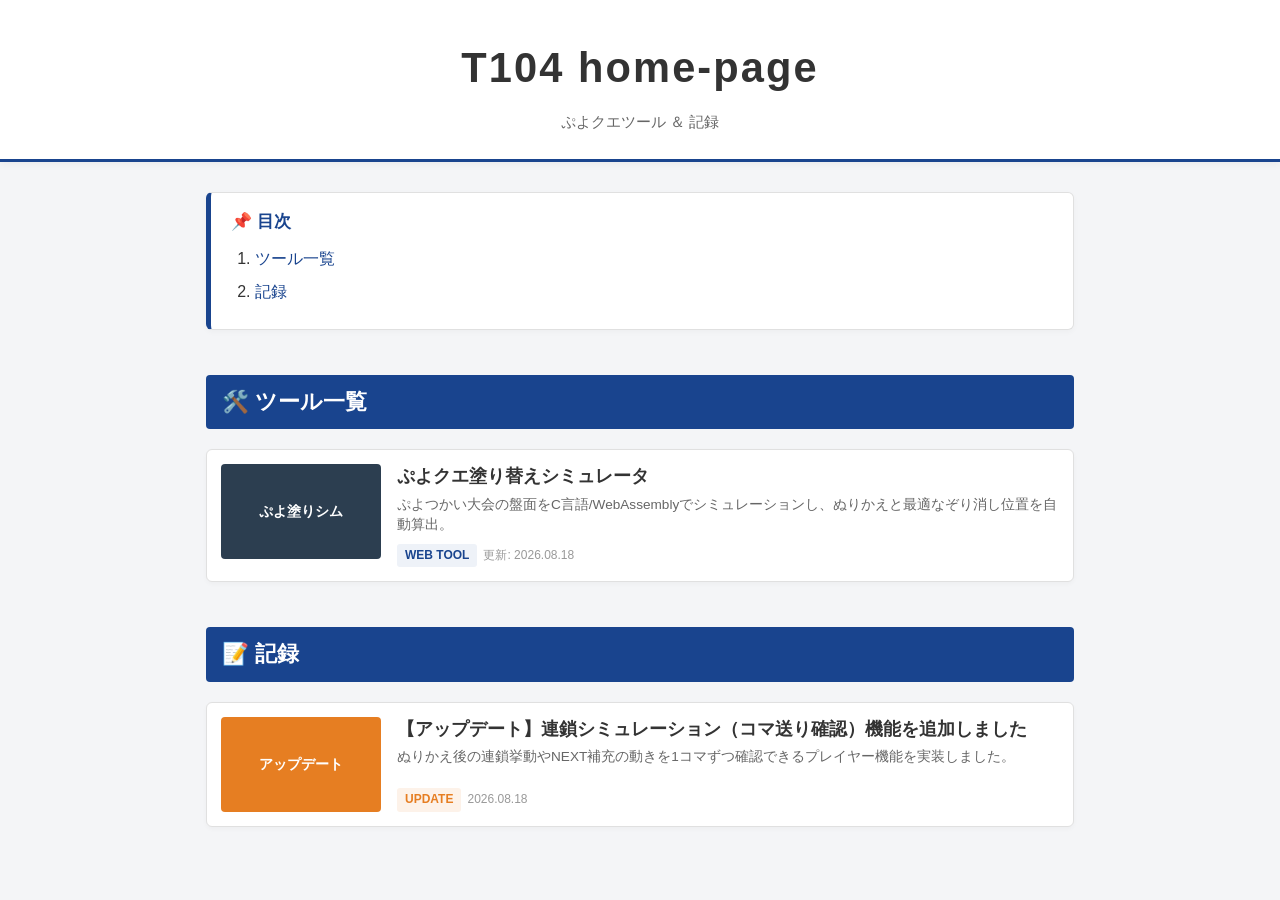
==== index.html @ 3b8a3a29 "Update index.html" ====
<!doctype html>
<html lang="ja">
<head>
    <meta charset="utf-8">
    <meta name="viewport" content="width=device-width, initial-scale=1.0, viewport-fit=cover">
  
    <title>T104 home-page</title>
    <meta name="description" content="ぷよクエ解析シミュレータなどのツール一覧および開発・攻略記事のポータルサイトです。">
    <meta name="keywords" content="ぷよクエ,シミュレータ,ツール,攻略">

    <!-- OGP (SNS共有設定) -->
    <meta property="og:type" content="website">
    <meta property="og:title" content="T104 home-page">
    <meta property="og:description" content="Webツール一覧と攻略・開発記録">
    <meta name="twitter:card" content="summary">

    <style>
        /* === 基本スタイル === */
        :root {
            --key-color: #19448e;
            --bg-color: #f4f5f7;
            --card-bg: #ffffff;
            --text-color: #333333;
            --sub-text: #666666;
            --border-color: #e0e0e0;
            --hover-border: #f6a068;
        }

        html {
            scroll-behavior: smooth;
        }

        body {
            margin: 0;
            padding: 0;
            background-color: var(--bg-color);
            color: var(--text-color);
            font-family: -apple-system, BlinkMacSystemFont, "Helvetica Neue", "Yu Gothic", YuGothic, Arial, sans-serif;
            line-height: 1.6;
        }

        a {
            text-decoration: none;
            color: inherit;
        }

        .wrap {
            max-width: 900px;
            margin: 0 auto;
            padding: 0 16px;
            box-sizing: border-box;
        }

        /* === ヘッダー（タイトル大きめ・色そのまま） === */
        header {
            background-color: #ffffff;
            border-bottom: 3px solid var(--key-color);
            padding: 35px 0 25px 0;
            text-align: center;
            box-shadow: 0 2px 8px rgba(0,0,0,0.05);
        }

        .site-title {
            margin: 0;
            font-size: 2.6em;
            font-weight: bold;
            color: var(--text-color);
            letter-spacing: 0.05em;
        }

        .site-description {
            font-size: 0.95em;
            color: var(--sub-text);
            margin-top: 8px;
        }

        /* === もくじ（各セクション最上部へのスムーズスクロール） === */
        .toc-container {
            background: var(--card-bg);
            border: 1px solid var(--border-color);
            border-left: 5px solid var(--key-color);
            border-radius: 6px;
            margin: 30px auto 20px auto;
            padding: 16px 20px;
            box-shadow: 0 2px 6px rgba(0,0,0,0.03);
        }

        .toc-title {
            font-weight: bold;
            font-size: 1.05em;
            color: var(--key-color);
            margin-bottom: 10px;
            display: flex;
            align-items: center;
            gap: 8px;
        }

        .toc-list {
            margin: 0;
            padding-left: 24px;
        }

        .toc-list li {
            margin: 8px 0;
        }

        .toc-list a {
            color: var(--key-color);
            font-weight: 500;
        }

        .toc-list a:hover {
            text-decoration: underline;
            color: var(--hover-border);
        }

        /* === セクション見出し === */
        h2.section-heading {
            font-size: 1.35em;
            color: #ffffff;
            background-color: var(--key-color);
            padding: 10px 16px;
            border-radius: 4px;
            margin: 45px 0 20px 0;
            display: flex;
            align-items: center;
        }

        /* === ブログカード風リンクリスト === */
        .card-list {
            display: flex;
            flex-direction: column;
            gap: 16px;
        }

        .blogcard {
            display: flex;
            background: var(--card-bg);
            border: 1px solid var(--border-color);
            border-radius: 6px;
            padding: 14px;
            transition: transform 0.2s ease, box-shadow 0.2s ease, border-color 0.2s ease;
            box-shadow: 0 2px 5px rgba(0,0,0,0.03);
        }

        .blogcard:hover {
            transform: translateY(-2px);
            box-shadow: 0 6px 15px rgba(0,0,0,0.08);
            border-color: var(--hover-border);
        }

        .blogcard-thumb {
            flex: 0 0 160px;
            height: 95px;
            background-color: #2c3e50;
            border-radius: 4px;
            margin-right: 16px;
            display: flex;
            align-items: center;
            justify-content: center;
            color: #ffffff;
            font-weight: bold;
            font-size: 0.9em;
            overflow: hidden;
        }

        .blogcard-thumb img {
            width: 100%;
            height: 100%;
            object-fit: cover;
        }

        .blogcard-content {
            flex: 1;
            display: flex;
            flex-direction: column;
            justify-content: space-between;
        }

        .blogcard-title {
            font-size: 1.1em;
            font-weight: bold;
            color: var(--text-color);
            margin: 0 0 6px 0;
            line-height: 1.4;
        }

        .blogcard:hover .blogcard-title {
            color: var(--key-color);
        }

        .blogcard-snippet {
            font-size: 0.85em;
            color: var(--sub-text);
            line-height: 1.5;
            margin: 0 0 8px 0;
            display: -webkit-box;
            -webkit-line-clamp: 2;
            -webkit-box-orient: vertical;
            overflow: hidden;
        }

        .blogcard-footer {
            font-size: 0.75em;
            color: #999;
            display: flex;
            align-items: center;
            gap: 6px;
        }

        .blogcard-tag {
            background: #eef2f8;
            color: var(--key-color);
            padding: 2px 8px;
            border-radius: 3px;
            font-weight: bold;
        }

        /* === フッター & SNSリンク === */
        footer {
            margin-top: 60px;
            background-color: #ffffff;
            border-top: 1px solid var(--border-color);
            padding: 30px 0 25px 0;
            text-align: center;
            font-size: 0.85em;
            color: var(--sub-text);
        }

        .footer-links {
            display: flex;
            justify-content: center;
            gap: 20px;
            margin-bottom: 12px;
            flex-wrap: wrap;
        }

        .footer-links a {
            color: var(--key-color);
            font-weight: 500;
        }

        .footer-links a:hover {
            text-decoration: underline;
            color: var(--hover-border);
        }

        .copyright {
            margin: 0;
            color: #888888;
            font-size: 0.9em;
        }

        /* === レスポンシブ対応 (スマホ表示) === */
        @media screen and (max-width: 600px) {
            .site-title { font-size: 1.9em; }
            .blogcard { flex-direction: column; }
            .blogcard-thumb {
                width: 100%;
                height: 140px;
                margin-right: 0;
                margin-bottom: 10px;
            }
        }
    </style>
</head>
<body>

    <!-- ヘッダー -->
    <header>
        <div class="wrap">
            <h1 class="site-title">T104 home-page</h1>
            <div class="site-description">ぷよクエツール ＆ 記録</div>
        </div>
    </header>

    <main class="wrap">

        <!-- 目次 -->
        <nav class="toc-container">
            <div class="toc-title">📌 目次</div>
            <ol class="toc-list">
                <li><a href="#sec-tools">ツール一覧</a></li>
                <li><a href="#sec-blogs">記録</a></li>
            </ol>
        </nav>

        <!-- =======================================================
             ① ツール一覧セクション
             ======================================================= -->
        <section>
            <h2 id="sec-tools" class="section-heading">🛠️ ツール一覧</h2>
            
            <div class="card-list">
                <!-- ツール1 -->
                <a href="puyotukai.html" class="blogcard">
                    <div class="blogcard-thumb">
                        <span>ぷよ塗りシム</span>
                    </div>
                    <div class="blogcard-content">
                        <div>
                            <h3 class="blogcard-title">ぷよクエ塗り替えシミュレータ</h3>
                            <p class="blogcard-snippet">
                                ぷよつかい大会の盤面をC言語/WebAssemblyでシミュレーションし、ぬりかえと最適なぞり消し位置を自動算出。
                            </p>
                        </div>
                        <div class="blogcard-footer">
                            <span class="blogcard-tag">WEB TOOL</span>
                            <span>更新: 2026.08.18</span>
                        </div>
                    </div>
                </a>
            </div>
        </section>

        <!-- =======================================================
             ② ブログ・考察記事セクション
             ======================================================= -->
        <section>
            <h2 id="sec-blogs" class="section-heading">📝 記録</h2>

            <div class="card-list">
                
                <!-- 記事1: 2026.08.18 連鎖シミュレーション機能アップデート -->
                <a href="news20260818.html" class="blogcard">
                    <div class="blogcard-thumb" style="background-color: #e67e22;">
                        <span>アップデート</span>
                    </div>
                    <div class="blogcard-content">
                        <div>
                            <h3 class="blogcard-title">【アップデート】連鎖シミュレーション（コマ送り確認）機能を追加しました</h3>
                            <p class="blogcard-snippet">
                                ぬりかえ後の連鎖挙動やNEXT補充の動きを1コマずつ確認できるプレイヤー機能を実装しました。
                            </p>
                        </div>
                        <div class="blogcard-footer">
                            <span class="blogcard-tag" style="color: #e67e22; background: #fdf2e9;">UPDATE</span>
                            <span>2026.08.18</span>
                        </div>
                    </div>
                </a>
                
            </div>
        </section>

    </main>

</body>
</html>
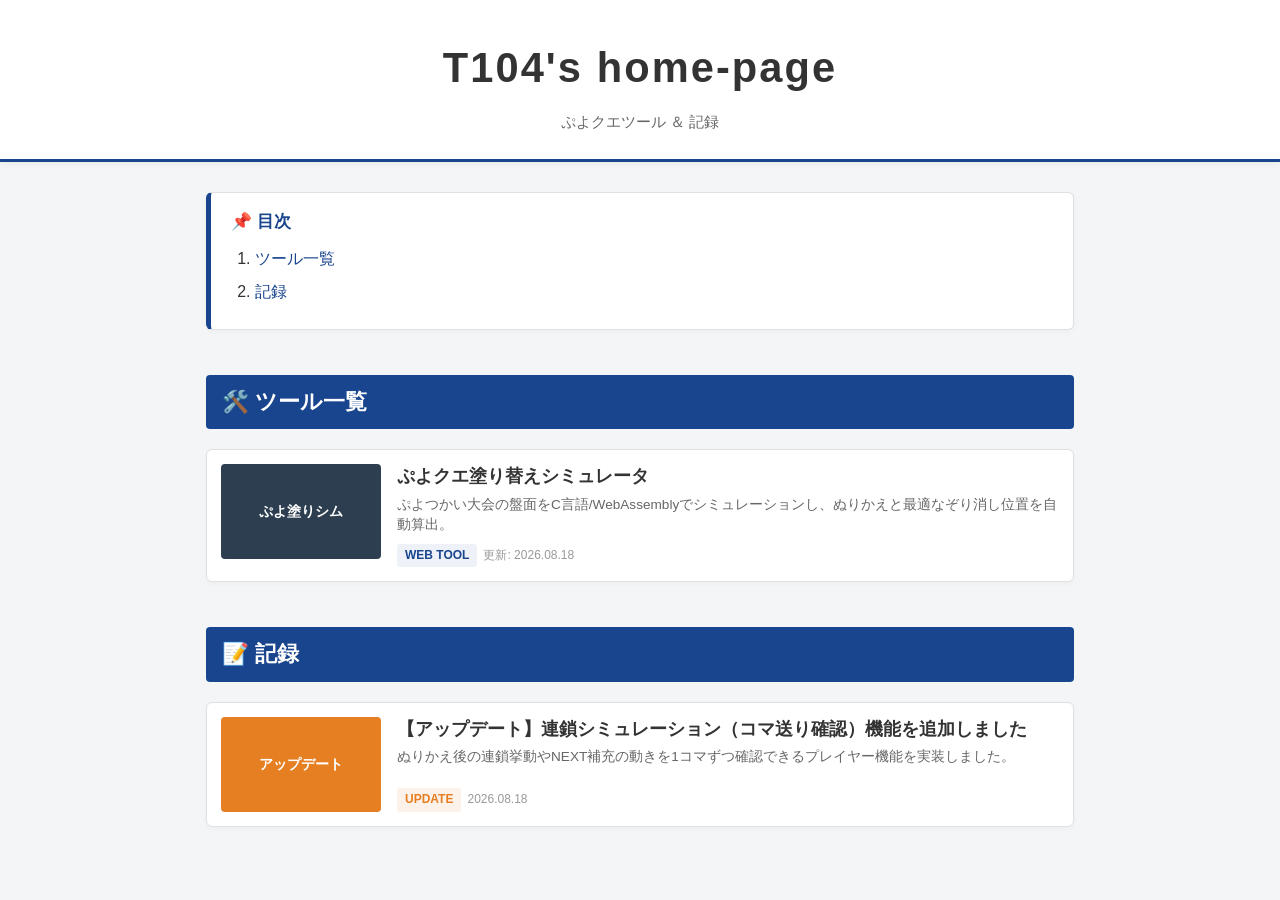
==== commit 6cd43787: "Update index.html" ====
--- a/index.html
+++ b/index.html
@@ -4,7 +4,7 @@
     <meta charset="utf-8">
     <meta name="viewport" content="width=device-width, initial-scale=1.0, viewport-fit=cover">
   
-    <title>T104 home-page</title>
+    <title>T104's home-page</title>
     <meta name="description" content="ぷよクエ解析シミュレータなどのツール一覧および開発・攻略記事のポータルサイトです。">
     <meta name="keywords" content="ぷよクエ,シミュレータ,ツール,攻略">
 
@@ -269,7 +269,7 @@
     <!-- ヘッダー -->
     <header>
         <div class="wrap">
-            <h1 class="site-title">T104 home-page</h1>
+            <h1 class="site-title">T104's home-page</h1>
             <div class="site-description">ぷよクエツール ＆ 記録</div>
         </div>
     </header>
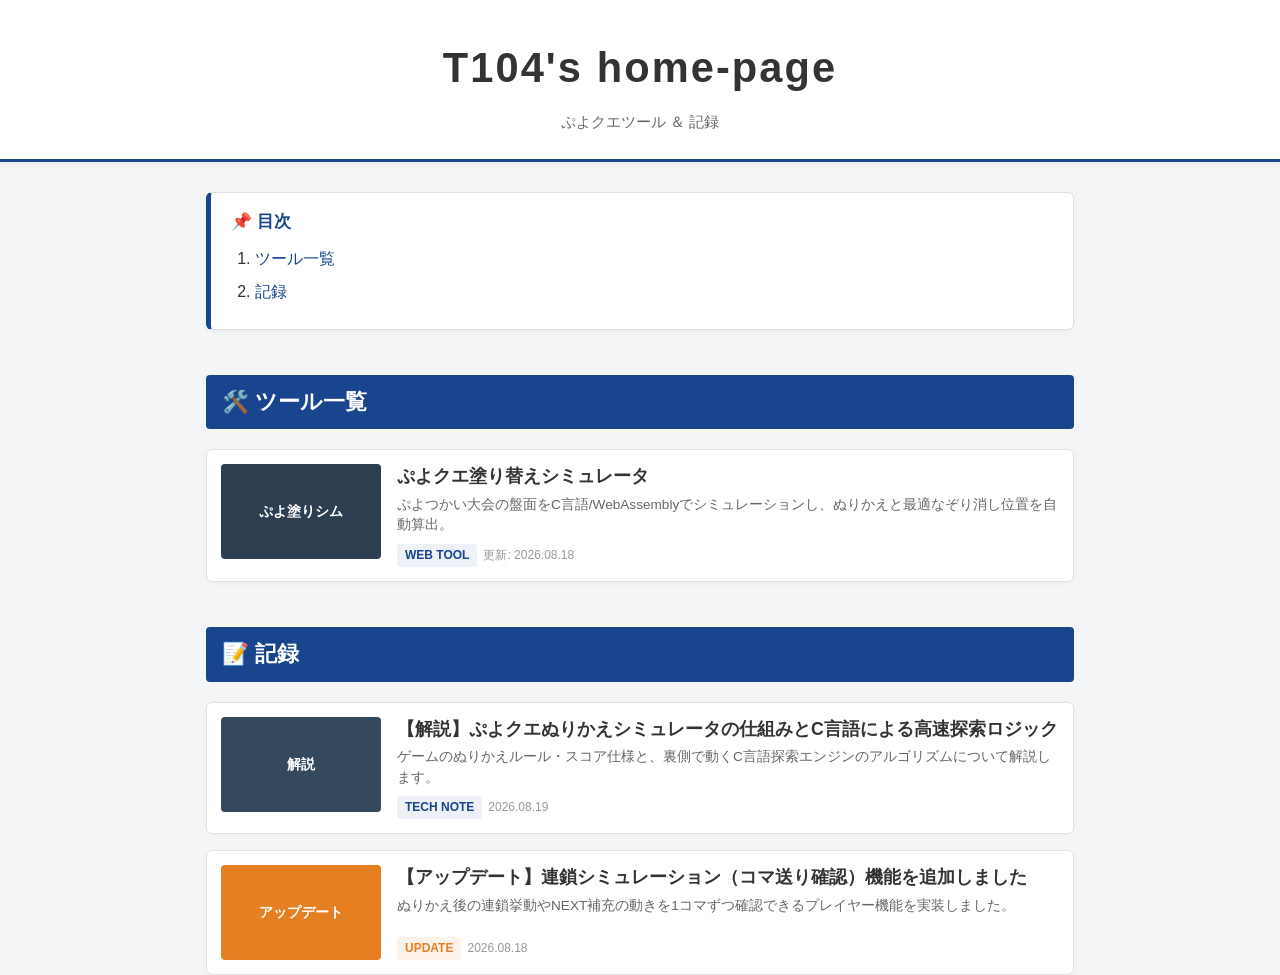
==== commit 3171e2de: "Update index.html" ====
--- a/index.html
+++ b/index.html
@@ -320,6 +320,26 @@
             <h2 id="sec-blogs" class="section-heading">📝 記録</h2>
 
             <div class="card-list">
+
+
+                <!-- 記事2: 2026.08.19 C言語高速探索ロジック解説 -->
+                <a href="news20260819.html" class="blogcard">
+                    <div class="blogcard-thumb" style="background-color: #34495e;">
+                        <span>解説</span>
+                    </div>
+                    <div class="blogcard-content">
+                        <div>
+                            <h3 class="blogcard-title">【解説】ぷよクエぬりかえシミュレータの仕組みとC言語による高速探索ロジック</h3>
+                            <p class="blogcard-snippet">
+                                ゲームのぬりかえルール・スコア仕様と、裏側で動くC言語探索エンジンのアルゴリズムについて解説します。
+                            </p>
+                        </div>
+                        <div class="blogcard-footer">
+                            <span class="blogcard-tag">TECH NOTE</span>
+                            <span>2026.08.19</span>
+                        </div>
+                    </div>
+                </a>
                 
                 <!-- 記事1: 2026.08.18 連鎖シミュレーション機能アップデート -->
                 <a href="news20260818.html" class="blogcard">
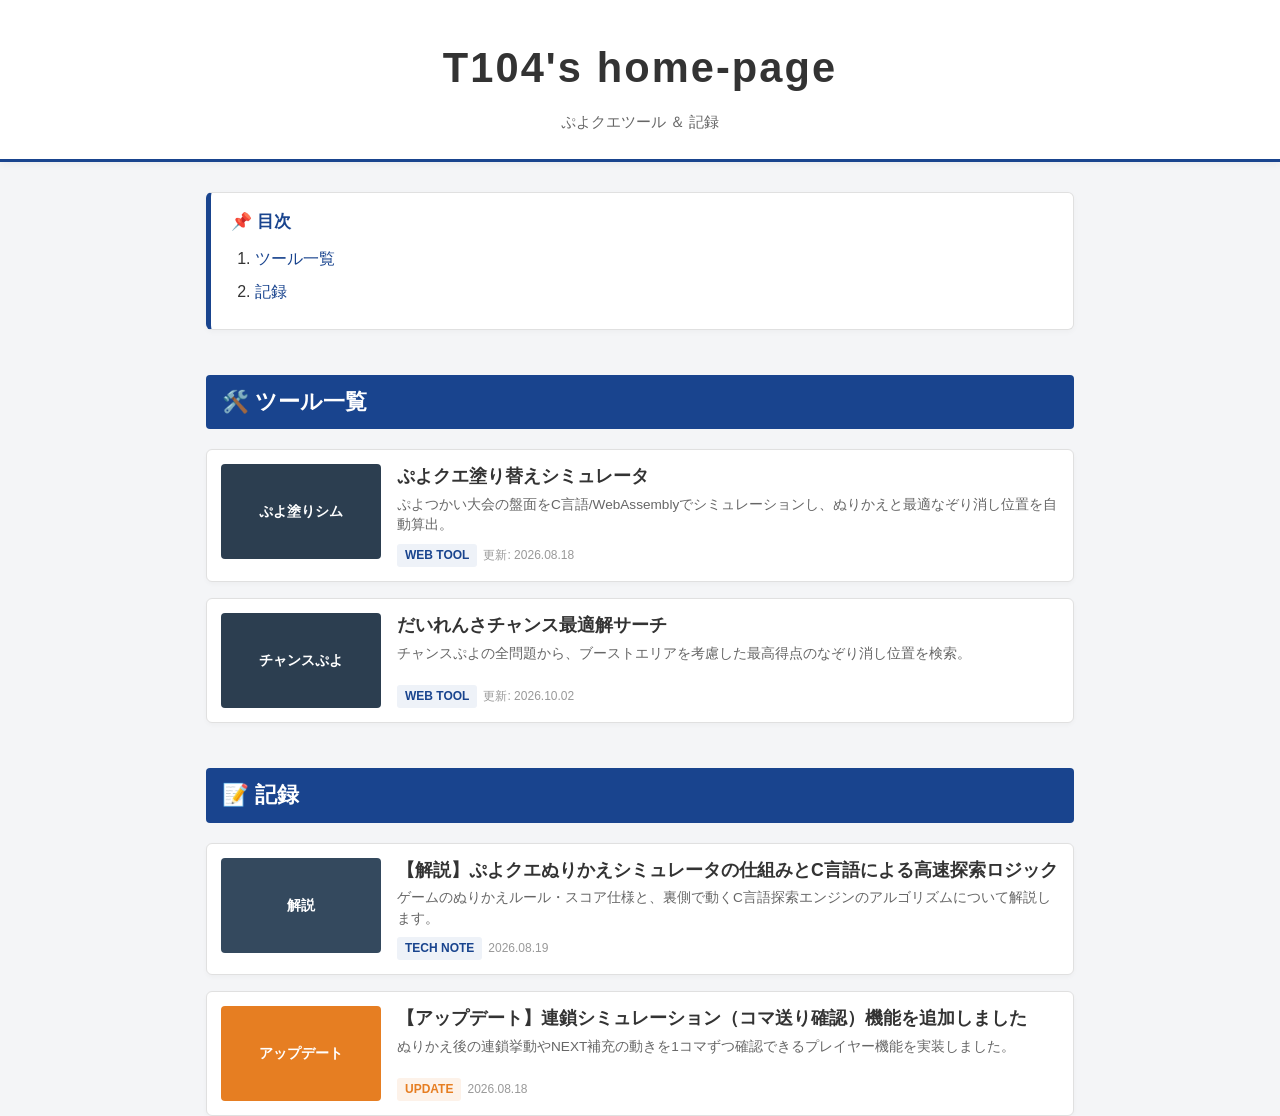
==== commit ae5c1080: "Update index.html" ====
--- a/index.html
+++ b/index.html
@@ -310,6 +310,26 @@
                         </div>
                     </div>
                 </a>
+
+                <!-- ツール2 -->
+                <a href="chance.html" class="blogcard">
+                    <div class="blogcard-thumb">
+                        <span>チャンスぷよ</span>
+                    </div>
+                    <div class="blogcard-content">
+                        <div>
+                            <h3 class="blogcard-title">だいれんさチャンス最適解サーチ</h3>
+                            <p class="blogcard-snippet">
+                                チャンスぷよの全問題から、ブーストエリアを考慮した最高得点のなぞり消し位置を検索。
+                            </p>
+                        </div>
+                        <div class="blogcard-footer">
+                            <span class="blogcard-tag">WEB TOOL</span>
+                            <span>更新: 2026.10.02</span>
+                        </div>
+                    </div>
+                </a>
+                
             </div>
         </section>
 
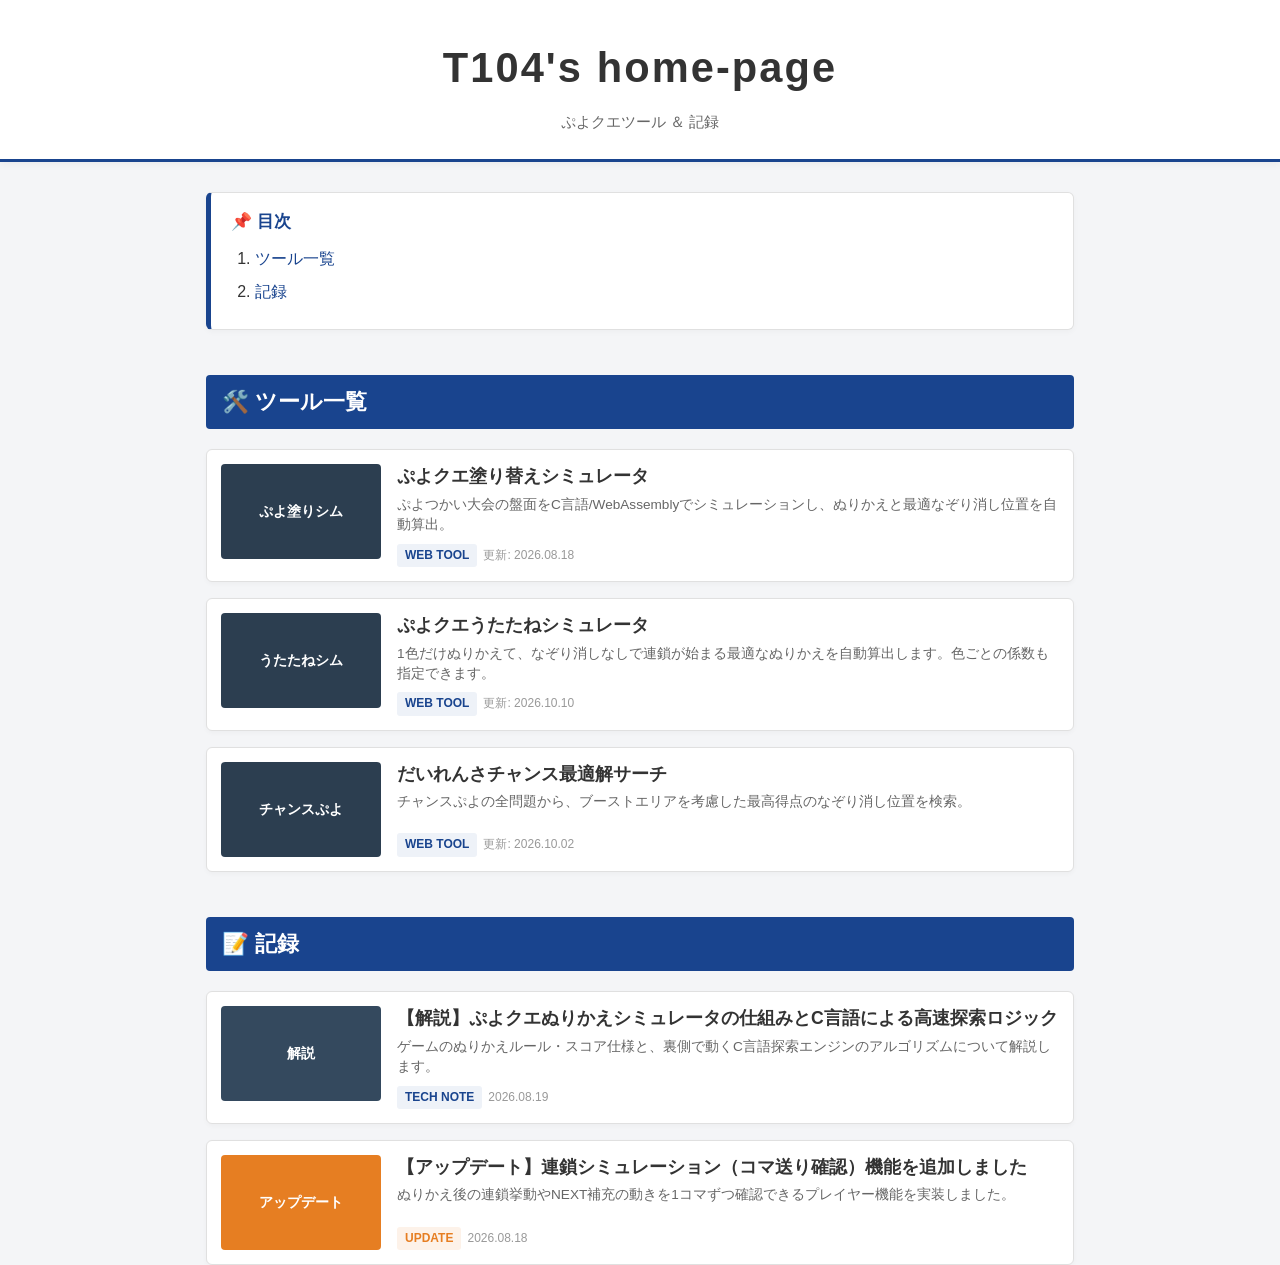
==== commit b1cf008a: "Update index.html" ====
--- a/index.html
+++ b/index.html
@@ -312,6 +312,25 @@
                 </a>
 
                 <!-- ツール2 -->
+                <a href="puyoyume.html" class="blogcard">
+                    <div class="blogcard-thumb">
+                        <span>うたたねシム</span>
+                    </div>
+                    <div class="blogcard-content">
+                        <div>
+                            <h3 class="blogcard-title">ぷよクエうたたねシミュレータ</h3>
+                            <p class="blogcard-snippet">
+                                1色だけぬりかえて、なぞり消しなしで連鎖が始まる最適なぬりかえを自動算出します。色ごとの係数も指定できます。
+                            </p>
+                        </div>
+                        <div class="blogcard-footer">
+                            <span class="blogcard-tag">WEB TOOL</span>
+                            <span>更新: 2026.10.10</span>
+                        </div>
+                    </div>
+                </a>
+
+                <!-- ツール3 -->
                 <a href="chance.html" class="blogcard">
                     <div class="blogcard-thumb">
                         <span>チャンスぷよ</span>
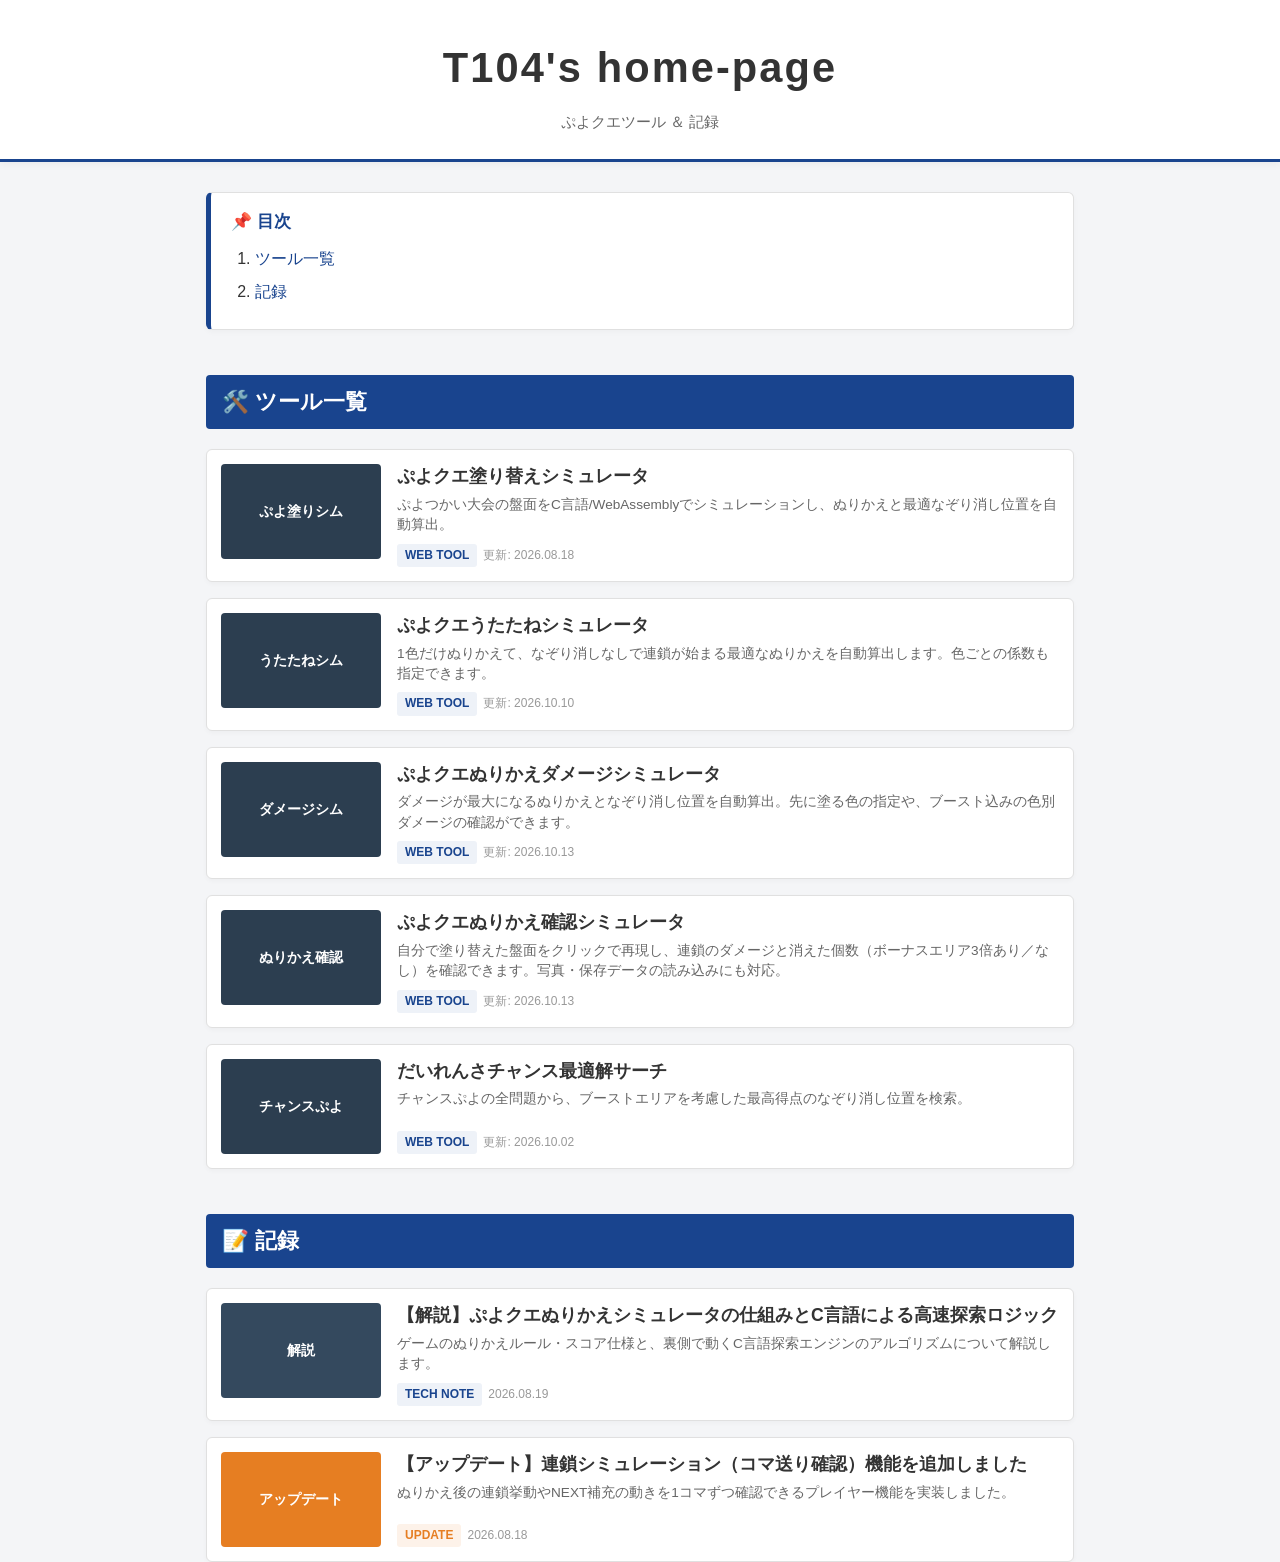
==== commit a2b9725c: "Update index.html" ====
--- a/index.html
+++ b/index.html
@@ -330,6 +330,44 @@
                     </div>
                 </a>
 
+                <!-- ツール：ダメージ -->
+                <a href="puyodamage.html" class="blogcard">
+                    <div class="blogcard-thumb">
+                        <span>ダメージシム</span>
+                    </div>
+                    <div class="blogcard-content">
+                        <div>
+                            <h3 class="blogcard-title">ぷよクエぬりかえダメージシミュレータ</h3>
+                            <p class="blogcard-snippet">
+                                ダメージが最大になるぬりかえとなぞり消し位置を自動算出。先に塗る色の指定や、ブースト込みの色別ダメージの確認ができます。
+                            </p>
+                        </div>
+                        <div class="blogcard-footer">
+                            <span class="blogcard-tag">WEB TOOL</span>
+                            <span>更新: 2026.10.13</span>
+                        </div>
+                    </div>
+                </a>
+
+                <!-- ツール：ぬりかえ確認 -->
+                <a href="puyokakuninn.html" class="blogcard">
+                    <div class="blogcard-thumb">
+                        <span>ぬりかえ確認</span>
+                    </div>
+                    <div class="blogcard-content">
+                        <div>
+                            <h3 class="blogcard-title">ぷよクエぬりかえ確認シミュレータ</h3>
+                            <p class="blogcard-snippet">
+                                自分で塗り替えた盤面をクリックで再現し、連鎖のダメージと消えた個数（ボーナスエリア3倍あり／なし）を確認できます。写真・保存データの読み込みにも対応。
+                            </p>
+                        </div>
+                        <div class="blogcard-footer">
+                            <span class="blogcard-tag">WEB TOOL</span>
+                            <span>更新: 2026.10.13</span>
+                        </div>
+                    </div>
+                </a>
+
                 <!-- ツール3 -->
                 <a href="chance.html" class="blogcard">
                     <div class="blogcard-thumb">
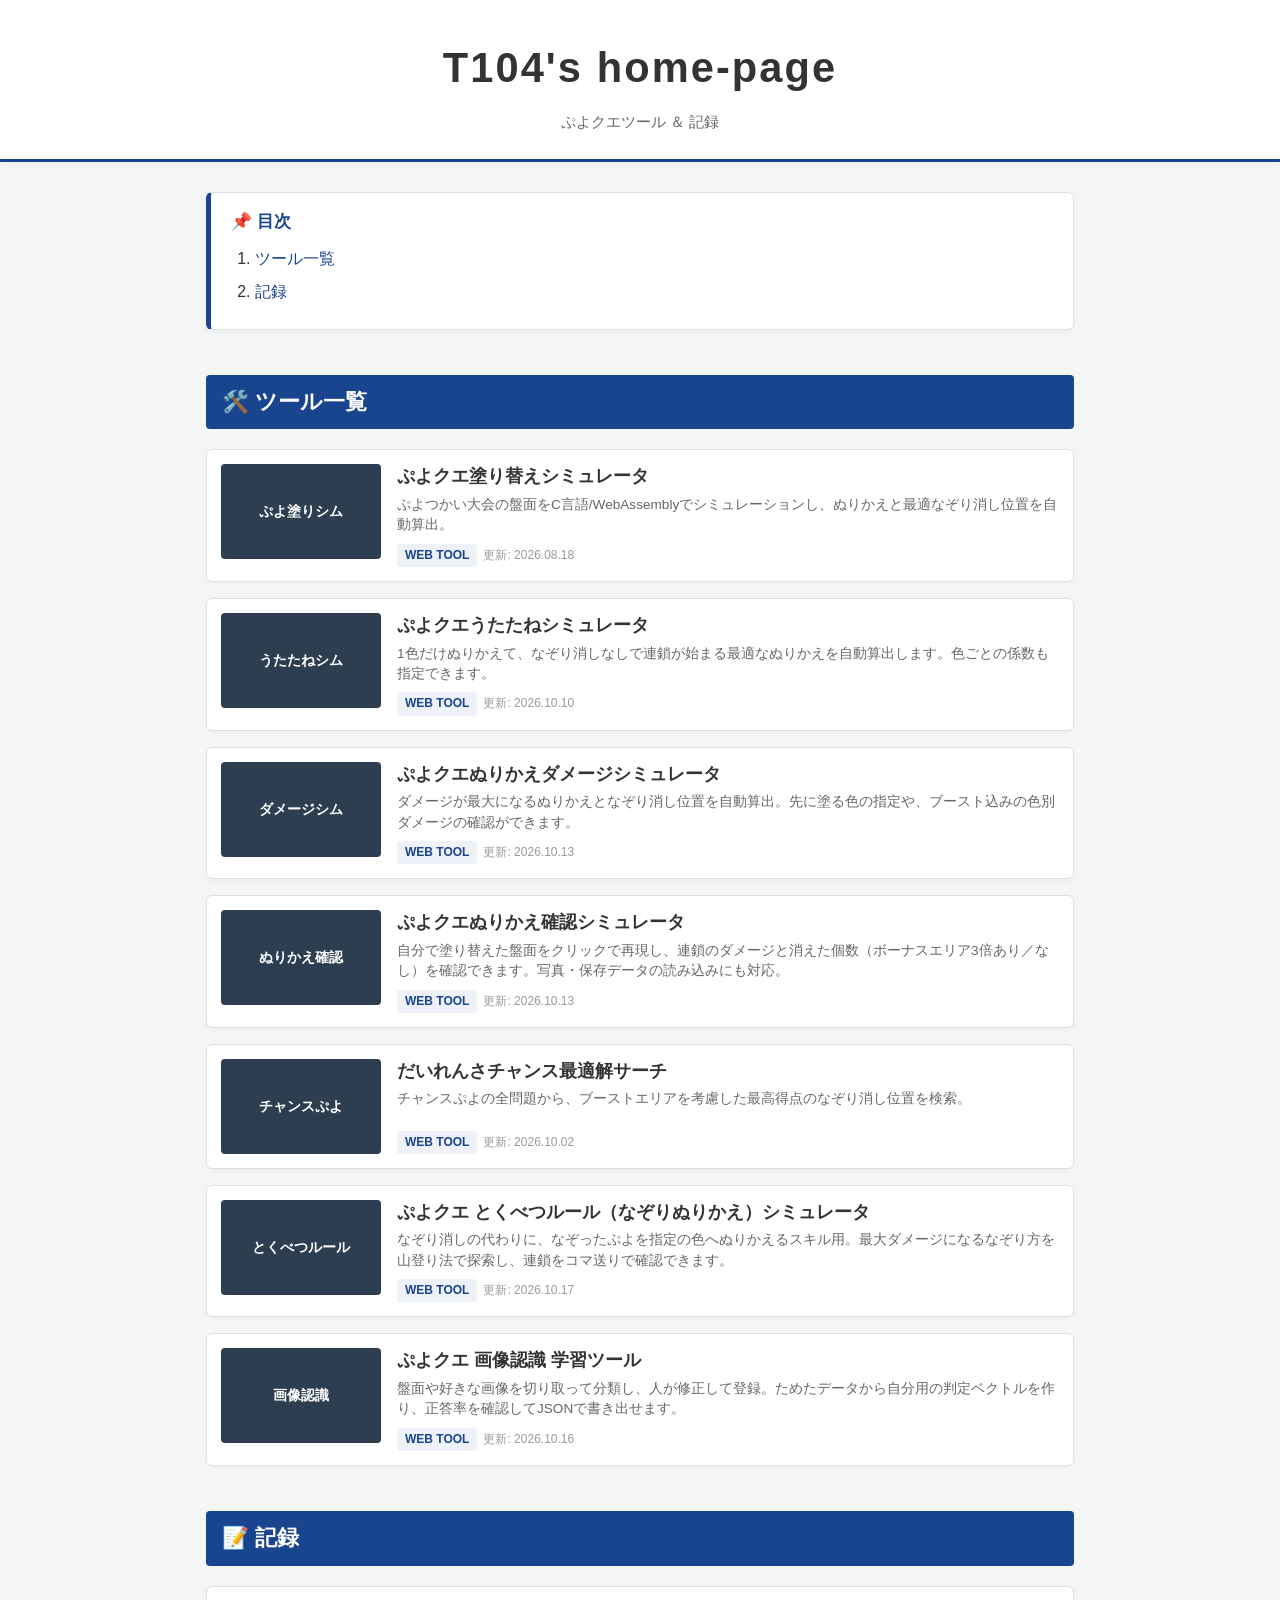
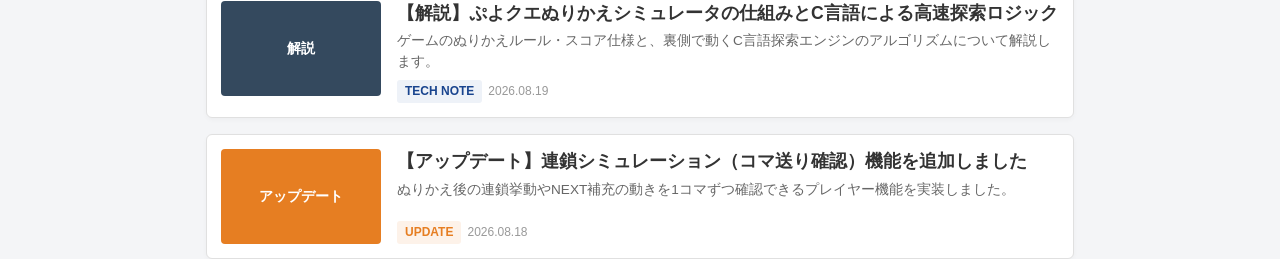
==== commit cf42d9b2: "Update index.html" ====
--- a/index.html
+++ b/index.html
@@ -386,6 +386,44 @@
                         </div>
                     </div>
                 </a>
+
+                <!-- ツール: とくべつルール -->
+                <a href="tokubetu_rule.html" class="blogcard">
+                    <div class="blogcard-thumb">
+                        <span>とくべつルール</span>
+                    </div>
+                    <div class="blogcard-content">
+                        <div>
+                            <h3 class="blogcard-title">ぷよクエ とくべつルール（なぞりぬりかえ）シミュレータ</h3>
+                            <p class="blogcard-snippet">
+                                なぞり消しの代わりに、なぞったぷよを指定の色へぬりかえるスキル用。最大ダメージになるなぞり方を山登り法で探索し、連鎖をコマ送りで確認できます。
+                            </p>
+                        </div>
+                        <div class="blogcard-footer">
+                            <span class="blogcard-tag">WEB TOOL</span>
+                            <span>更新: 2026.10.17</span>
+                        </div>
+                    </div>
+                </a>
+
+                <!-- ツール: 画像認識 -->
+                <a href="ninnsiki.html" class="blogcard">
+                    <div class="blogcard-thumb">
+                        <span>画像認識</span>
+                    </div>
+                    <div class="blogcard-content">
+                        <div>
+                            <h3 class="blogcard-title">ぷよクエ 画像認識 学習ツール</h3>
+                            <p class="blogcard-snippet">
+                                盤面や好きな画像を切り取って分類し、人が修正して登録。ためたデータから自分用の判定ベクトルを作り、正答率を確認してJSONで書き出せます。
+                            </p>
+                        </div>
+                        <div class="blogcard-footer">
+                            <span class="blogcard-tag">WEB TOOL</span>
+                            <span>更新: 2026.10.16</span>
+                        </div>
+                    </div>
+                </a>
                 
             </div>
         </section>
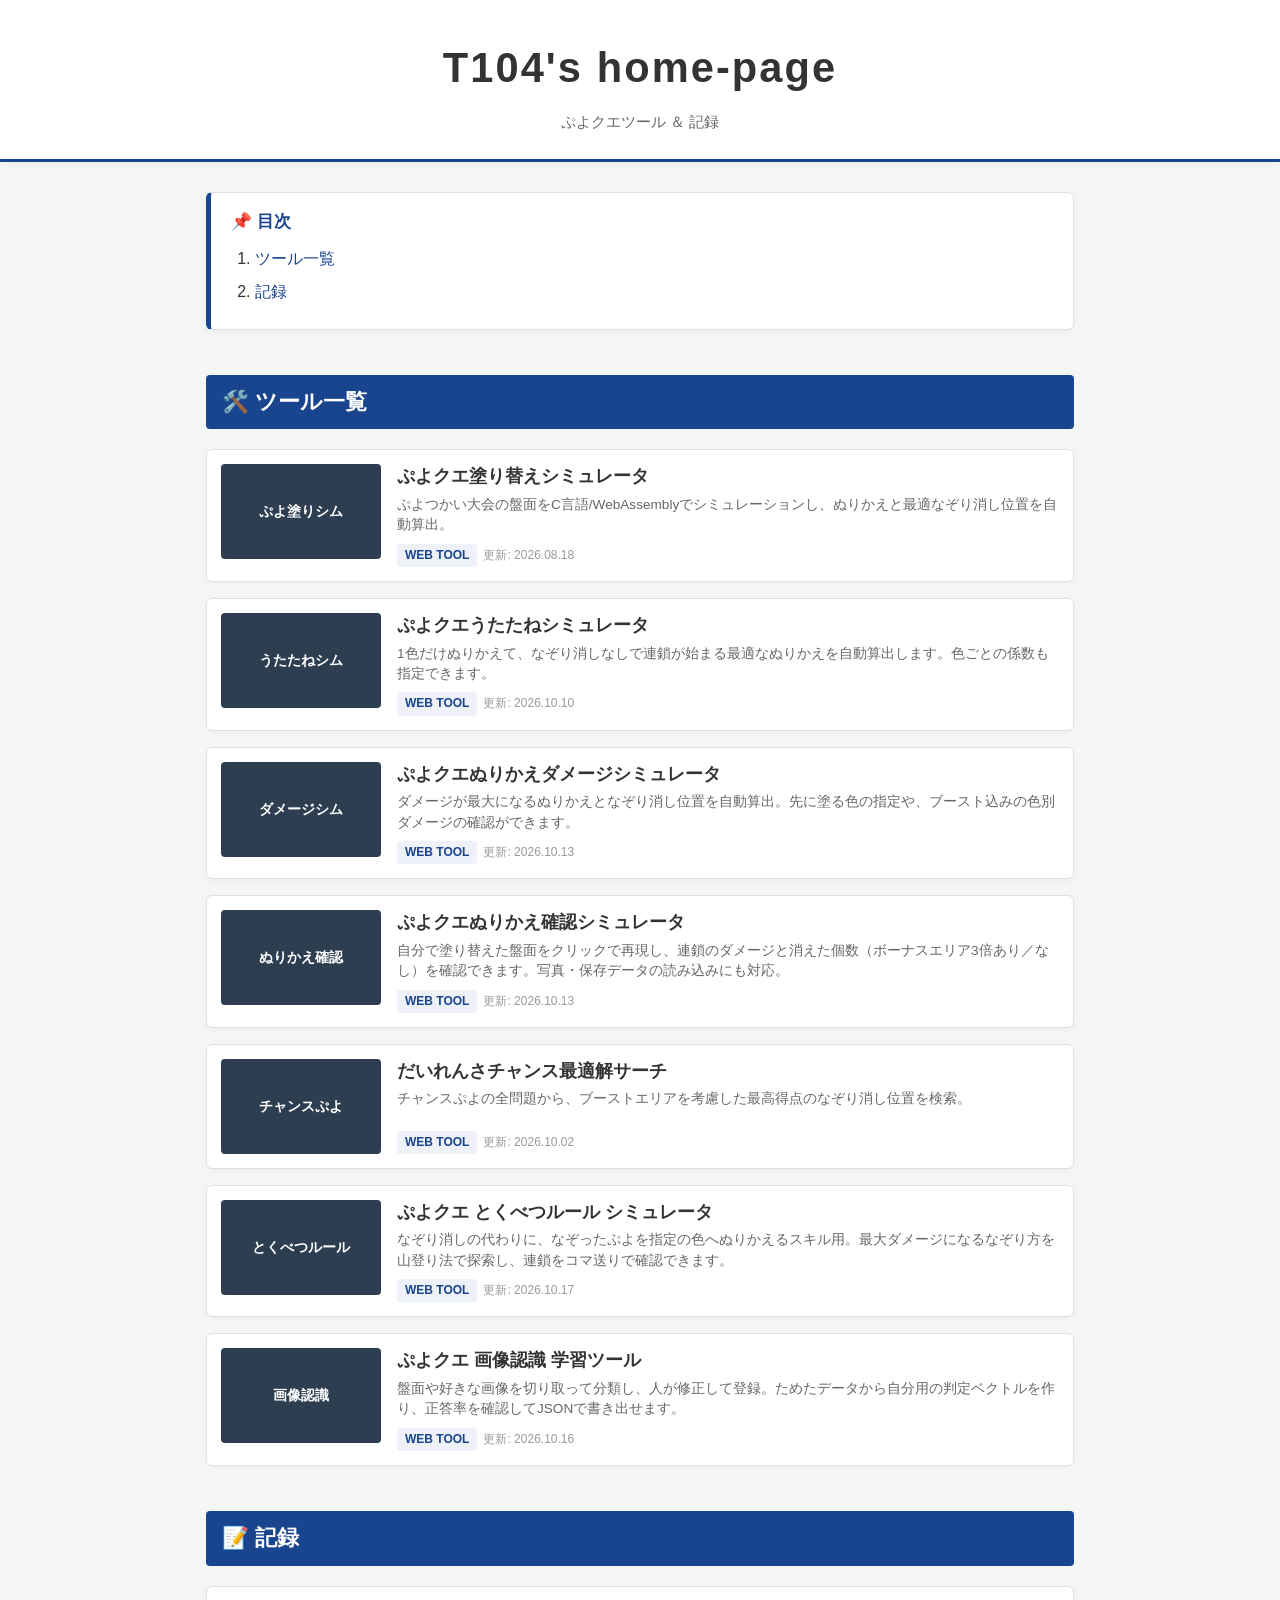
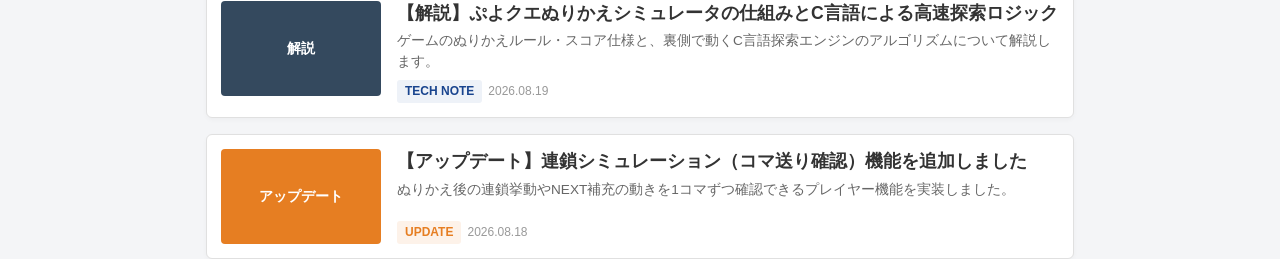
==== commit 641872ea: "Update index.html" ====
--- a/index.html
+++ b/index.html
@@ -394,7 +394,7 @@
                     </div>
                     <div class="blogcard-content">
                         <div>
-                            <h3 class="blogcard-title">ぷよクエ とくべつルール（なぞりぬりかえ）シミュレータ</h3>
+                            <h3 class="blogcard-title">ぷよクエ とくべつルール シミュレータ</h3>
                             <p class="blogcard-snippet">
                                 なぞり消しの代わりに、なぞったぷよを指定の色へぬりかえるスキル用。最大ダメージになるなぞり方を山登り法で探索し、連鎖をコマ送りで確認できます。
                             </p>
